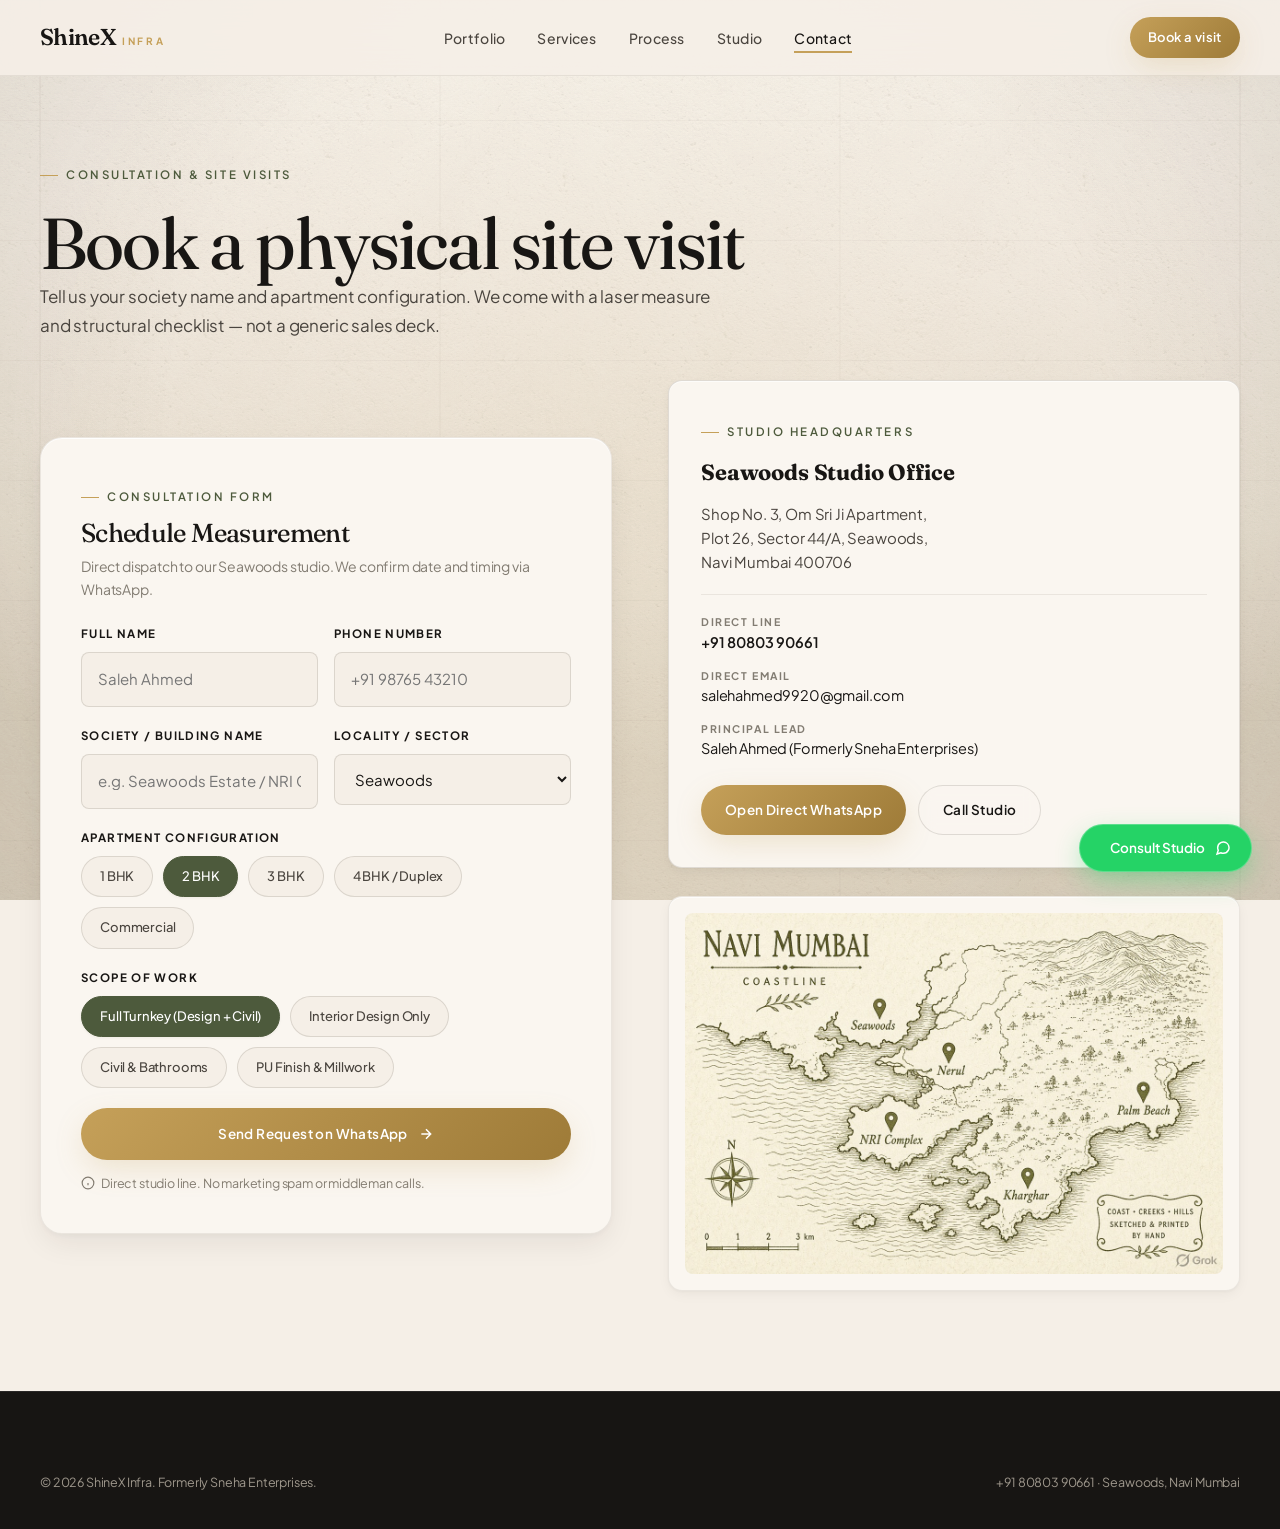
==== contact/index.html @ e67c8389 "ShineX Infra — Luxury Interior Architecture & Civil Handover Web Experience" ====
<!DOCTYPE html>
<html lang="en">
<head>
  <meta charset="UTF-8" />
  <meta name="viewport" content="width=device-width, initial-scale=1" />
  <title>Schedule a Site Consultation — ShineX Infra | Seawoods, Navi Mumbai</title>
  <meta name="description" content="Schedule a physical site measurement and consultation for your 2 or 3 BHK residence in Seawoods, Nerul, NRI Complex, or Navi Mumbai with ShineX Infra." />
  <link rel="preconnect" href="https://fonts.googleapis.com" />
  <link rel="preconnect" href="https://fonts.gstatic.com" crossorigin />
  <link href="https://fonts.googleapis.com/css2?family=Figtree:wght@300;400;500;600;700&family=Fraunces:ital,opsz,wght@0,9..144,300;0,9..144,400;0,9..144,500;0,9..144,600;0,9..144,700;1,9..144,300;1,9..144,400;1,9..144,500;1,9..144,600&family=Plus+Jakarta+Sans:wght@400;500;600;700&display=swap" rel="stylesheet" />
  <link rel="stylesheet" href="../css/site.css" />
</head>
<body>
  <!-- Header / Navigation -->
  <header class="nav">
    <div class="wrap nav-inner">
      <a class="brand" href="../index.html">
        <span class="brand-name">ShineX</span>
        <span class="brand-sub">Infra</span>
      </a>
      <button class="nav-toggle" aria-label="Menu">
        <span></span>
        <span></span>
        <span></span>
      </button>
      <ul class="nav-links">
        <li><a href="../work/index.html">Portfolio</a></li>
        <li><a href="../services/index.html">Services</a></li>
        <li><a href="../process/index.html">Process</a></li>
        <li><a href="../studio/index.html">Studio</a></li>
        <li><a class="active" href="index.html">Contact</a></li>
      </ul>
      <div class="nav-actions">
        <a class="btn btn-brass nav-cta" href="index.html">Book a visit</a>
      </div>
    </div>
  </header>

  <!-- Page Hero -->
  <div class="page-hero wrap">
    <p class="sec-kicker">Consultation &amp; Site Visits</p>
    <h1 class="display">Book a physical site visit</h1>
    <p class="sec-lead">Tell us your society name and apartment configuration. We come with a laser measure and structural checklist — not a generic sales deck.</p>
  </div>

  <!-- Consultation Booking & Studio Details -->
  <section style="padding-top: 0">
    <div class="wrap split">
      <!-- Interactive Booking Form Card -->
      <div>
        <div class="booking-card">
          <p class="sec-kicker">Consultation Form</p>
          <h2 class="display" style="font-size: 26px; margin-bottom: 8px;">Schedule Measurement</h2>
          <p style="font-size: 14px; color: var(--text-muted); margin-bottom: 24px;">Direct dispatch to our Seawoods studio. We confirm date and timing via WhatsApp.</p>

          <div class="success-box">
            <strong style="display:block; margin-bottom:4px;">Inquiry Dispatched!</strong>
            WhatsApp should open now. If it didn't, please message directly at <a href="https://wa.me/918080390661" style="font-weight:700; text-decoration:underline;">+91 80803 90661</a>.
          </div>

          <form class="form" data-visit-form>
            <div class="form-row">
              <div class="form-group">
                <label class="form-label">Full Name</label>
                <input class="form-input" name="name" placeholder="Saleh Ahmed" required />
              </div>
              <div class="form-group">
                <label class="form-label">Phone Number</label>
                <input class="form-input" name="phone" placeholder="+91 98765 43210" required />
              </div>
            </div>

            <div class="form-row">
              <div class="form-group">
                <label class="form-label">Society / Building Name</label>
                <input class="form-input" name="society" placeholder="e.g. Seawoods Estate / NRI Complex" />
              </div>
              <div class="form-group">
                <label class="form-label">Locality / Sector</label>
                <select class="form-select" name="area">
                  <option value="Seawoods">Seawoods</option>
                  <option value="Nerul">Nerul</option>
                  <option value="NRI Complex">NRI Complex</option>
                  <option value="Palm Beach Road">Palm Beach Road</option>
                  <option value="Kharghar">Kharghar</option>
                  <option value="Other Navi Mumbai">Other Navi Mumbai</option>
                </select>
              </div>
            </div>

            <div class="form-group">
              <label class="form-label">Apartment Configuration</label>
              <div class="chip-group">
                <span class="chip" data-chip-bhk="1 BHK">1 BHK</span>
                <span class="chip active" data-chip-bhk="2 BHK">2 BHK</span>
                <span class="chip" data-chip-bhk="3 BHK">3 BHK</span>
                <span class="chip" data-chip-bhk="4 BHK / Duplex">4 BHK / Duplex</span>
                <span class="chip" data-chip-bhk="Commercial">Commercial</span>
              </div>
              <input type="hidden" name="bhk_selected" value="2 BHK" />
            </div>

            <div class="form-group">
              <label class="form-label">Scope of Work</label>
              <div class="chip-group">
                <span class="chip active" data-chip-scope="Design + Civil (Turnkey)">Full Turnkey (Design + Civil)</span>
                <span class="chip" data-chip-scope="Interior Design Only">Interior Design Only</span>
                <span class="chip" data-chip-scope="Civil &amp; Wet Areas">Civil &amp; Bathrooms</span>
                <span class="chip" data-chip-scope="Finish &amp; Paint">PU Finish &amp; Millwork</span>
              </div>
              <input type="hidden" name="scope_selected" value="Design + Civil (Turnkey)" />
            </div>

            <button class="btn btn-brass" type="submit" style="width: 100%; padding: 15px;">
              <span>Send Request on WhatsApp</span>
              <svg width="16" height="16" viewBox="0 0 24 24" fill="none" stroke="currentColor" stroke-width="2.2"><path d="M5 12h14M12 5l7 7-7 7"/></svg>
            </button>
            <p class="form-note">
              <svg width="14" height="14" viewBox="0 0 24 24" fill="none" stroke="currentColor" stroke-width="2"><circle cx="12" cy="12" r="10"/><path d="M12 16v-4M12 8h.01"/></svg>
              Direct studio line. No marketing spam or middleman calls.
            </p>
          </form>
        </div>
      </div>

      <!-- Studio Details & Coordinates -->
      <div>
        <div style="background:var(--bg-surface); padding: 32px; border-radius: var(--radius-md); border: 1px solid var(--border-subtle); box-shadow: var(--shadow-sm); margin-bottom: 28px;">
          <p class="sec-kicker">Studio Headquarters</p>
          <h2 class="serif" style="font-size: 22px; color: var(--text-primary); margin-bottom: 12px;">Seawoods Studio Office</h2>
          <p style="color: var(--text-body); font-size: 15px; line-height: 1.6; margin-bottom: 20px;">
            Shop No. 3, Om Sri Ji Apartment,<br />
            Plot 26, Sector 44/A, Seawoods,<br />
            Navi Mumbai 400706
          </p>

          <div style="display:grid; gap:12px; font-size: 14.5px; border-top: 1px solid var(--border-hairline); padding-top: 18px;">
            <div>
              <small style="display:block; font-size:10.5px; font-weight:700; letter-spacing:0.15em; text-transform:uppercase; color:var(--text-muted)">Direct Line</small>
              <a href="tel:+918080390661" style="font-weight:600; color:var(--text-primary)">+91 80803 90661</a>
            </div>
            <div>
              <small style="display:block; font-size:10.5px; font-weight:700; letter-spacing:0.15em; text-transform:uppercase; color:var(--text-muted)">Direct Email</small>
              <a href="mailto:salehahmed9920@gmail.com" style="color:var(--text-primary)">salehahmed9920@gmail.com</a>
            </div>
            <div>
              <small style="display:block; font-size:10.5px; font-weight:700; letter-spacing:0.15em; text-transform:uppercase; color:var(--text-muted)">Principal Lead</small>
              <span style="color:var(--text-primary)">Saleh Ahmed (Formerly Sneha Enterprises)</span>
            </div>
          </div>

          <div style="margin-top: 24px; display:flex; gap: 12px; flex-wrap:wrap;">
            <a class="btn btn-brass" href="https://wa.me/918080390661">Open Direct WhatsApp</a>
            <a class="btn btn-ghost" href="tel:+918080390661">Call Studio</a>
          </div>
        </div>

        <div class="mat">
          <img src="../assets/07-ui/07-map-stylised.jpg" alt="Navi Mumbai Service Map" />
        </div>
      </div>
    </div>
  </section>

  <!-- Luxury Footer -->
  <footer>
    <div class="wrap">
      <div class="foot-bottom" style="border: 0; padding-top: 0;">
        <span>© 2026 ShineX Infra. Formerly Sneha Enterprises.</span>
        <span>+91 80803 90661 · Seawoods, Navi Mumbai</span>
      </div>
    </div>
  </footer>

  <!-- Luxury Floating WhatsApp Concierge Widget -->
  <div class="concierge-widget">
    <div class="concierge-card">
      <div class="concierge-header">
        <div>
          <small>Studio Concierge</small>
          <strong>ShineX Infra</strong>
        </div>
        <button class="concierge-close" data-concierge-close aria-label="Close concierge">✕</button>
      </div>
      <div class="concierge-body">
        <p>👋 Hello! Looking to plan an interior or civil project in Navi Mumbai? Choose a quick topic below:</p>
        <div class="concierge-chips">
          <button class="concierge-chip" data-concierge-query="Book a complimentary site measurement for my apartment">
            <span>📐 Book Free Site Measure</span>
            <span style="color:var(--brass-dark)">→</span>
          </button>
          <button class="concierge-chip" data-concierge-query="Request an estimate for a 2 BHK or 3 BHK turnkey interior">
            <span>📋 Get 2 / 3 BHK Estimate</span>
            <span style="color:var(--brass-dark)">→</span>
          </button>
          <button class="concierge-chip" data-concierge-query="Inquire about bathroom waterproofing and civil scope">
            <span>🚿 Civil &amp; Bathrooms Scope</span>
            <span style="color:var(--brass-dark)">→</span>
          </button>
        </div>
      </div>
    </div>
    <button class="concierge-toggle" data-concierge-toggle aria-label="Chat with studio">
      <span class="status-dot"></span>
      <span>Consult Studio</span>
      <svg width="16" height="16" viewBox="0 0 24 24" fill="none" stroke="currentColor" stroke-width="2.2"><path d="M21 11.5a8.38 8.38 0 0 1-.9 3.8 8.5 8.5 0 0 1-7.6 4.7 8.38 8.38 0 0 1-3.8-.9L3 21l1.9-5.7a8.38 8.38 0 0 1-.9-3.8 8.5 8.5 0 0 1 4.7-7.6 8.38 8.38 0 0 1 3.8-.9h.5a8.48 8.48 0 0 1 8 8v.5z"/></svg>
    </button>
  </div>

  <script src="../js/site.js"></script>
</body>
</html>
---- css/site.css ----
@import url('https://fonts.googleapis.com/css2?family=Figtree:wght@300;400;500;600;700&family=Fraunces:ital,opsz,wght@0,9..144,300;0,9..144,400;0,9..144,500;0,9..144,600;0,9..144,700;1,9..144,300;1,9..144,400;1,9..144,500;1,9..144,600&family=Plus+Jakarta+Sans:wght@400;500;600;700&display=swap');

:root {
  /* Architectural Plaster & Calcified Stone Canvas (Zero plain #FFF) */
  --bg-canvas: #F5EFE7;
  --bg-surface: #FAF6F0;
  --bg-subtle: #ECE4D8;
  --bg-stone: #E0D6C5;
  --bg-stone-dark: #D4C8B3;
  --bg-dark: #171513;
  --bg-dark-surface: #221F1C;
  
  --paper: #F5EFE7;
  --plaster: #EBE3D7;
  --linen: #DDD5C7;
  
  /* Typography Colors */
  --text-primary: #181614;
  --ink: #181614;
  --text-body: #4A453F;
  --body: #4A453F;
  --text-muted: #827C72;
  --text-light: #FDFCF9;
  
  /* Accents */
  --brass: #C5A059;
  --brass-dark: #9E7B38;
  --brass-light: #E2CDA0;
  --brass-glow: rgba(197, 160, 89, 0.25);
  --olive: #4D5A3C;
  --olive-deep: #313A26;
  --olive-light: #E7ECE1;
  --sage: #D5DCCE;
  --clay: #C4A484;
  
  /* Borders & Dividers */
  --border-hairline: rgba(70, 60, 50, 0.09);
  --border-subtle: rgba(70, 60, 50, 0.15);
  --border-brass: rgba(197, 160, 89, 0.35);
  
  /* Warm Shadows & Depth with Inset Architectural Bevels */
  --shadow-xs: 0 1px 3px rgba(35, 30, 25, 0.05);
  --shadow-sm: inset 0 1px 0 rgba(255, 255, 255, 0.7), 0 4px 14px -2px rgba(35, 30, 25, 0.06), 0 1px 3px rgba(35, 30, 25, 0.04);
  --shadow-md: inset 0 1px 0 rgba(255, 255, 255, 0.85), 0 12px 30px -4px rgba(35, 30, 25, 0.08), 0 2px 6px rgba(35, 30, 25, 0.04);
  --shadow-lg: inset 0 1px 0 rgba(255, 255, 255, 0.95), 0 24px 52px -8px rgba(35, 30, 25, 0.12), 0 4px 12px rgba(35, 30, 25, 0.05);
  --shadow-glow: 0 10px 30px -4px var(--brass-glow);

  /* Interactive Canvas Light Coordinates */
  --mouse-x: 50vw;
  --mouse-y: 35vh;
  
  /* Layout & Sizing */
  --max: 1200px;
  --max-wide: 1340px;
  --nav-h: 76px;
  --radius-xs: 4px;
  --radius-sm: 8px;
  --radius-md: 14px;
  --radius-lg: 22px;
  --radius-pill: 9999px;
  
  /* Transitions & Curves */
  --ease-luxury: cubic-bezier(0.16, 1, 0.3, 1);
  --transition-fast: 0.2s var(--ease-luxury);
  --transition-smooth: 0.4s var(--ease-luxury);
  --transition-slow: 0.8s var(--ease-luxury);
}

/* Reset & Base */
*, *::before, *::after {
  box-sizing: border-box;
  margin: 0;
  padding: 0;
}

html {
  scroll-behavior: smooth;
  text-rendering: optimizeLegibility;
  -webkit-font-smoothing: antialiased;
  -moz-osx-font-smoothing: grayscale;
}

body {
  font-family: "Plus Jakarta Sans", Figtree, -apple-system, BlinkMacSystemFont, "Segoe UI", Roboto, sans-serif;
  background-color: #F5EFE7;
  background-image: 
    /* Ambient Interactive Pointer Light Glow */
    radial-gradient(850px circle at var(--mouse-x, 50vw) var(--mouse-y, 35vh), rgba(235, 222, 195, 0.25), transparent 75%),
    /* Soft Overhead Natural Skylight Wash */
    radial-gradient(130% 90% at 50% -5%, #FCFAF6 0%, #F5EFE7 45%, #EBE3D6 80%, #DFD5C4 100%),
    /* Warm Champagne Studio Corner Ambient */
    radial-gradient(85% 65% at 100% 15%, rgba(226, 205, 160, 0.16) 0%, transparent 65%),
    /* Grounding Studio Tone */
    radial-gradient(75% 55% at 0% 85%, rgba(197, 160, 89, 0.09) 0%, transparent 60%);
  background-attachment: fixed;
  color: var(--text-body);
  line-height: 1.65;
  font-size: 16.5px;
  overflow-x: hidden;
  letter-spacing: -0.01em;
  position: relative;
  min-height: 100vh;
}

/* Layer 1: Seamless High-Resolution Mineral Lime Plaster Texture */
body::before {
  content: "";
  position: fixed;
  inset: 0;
  width: 100vw;
  height: 100vh;
  pointer-events: none;
  opacity: 0.24;
  background-image: url("../assets/00-textures/00-plaster.jpg");
  background-size: 520px;
  background-repeat: repeat;
  mix-blend-mode: multiply;
  z-index: 1;
}

/* Layer 2: Architectural Drafting Guides & Gallery Perimeter Vignette */
body::after {
  content: "";
  position: fixed;
  inset: 0;
  width: 100vw;
  height: 100vh;
  pointer-events: none;
  background-image: 
    /* Outer container margin guidelines at 1200px max width */
    linear-gradient(to right, 
      transparent calc(50% - 601px), 
      rgba(70, 60, 50, 0.07) calc(50% - 600px), 
      transparent calc(50% - 599px), 
      transparent calc(50% + 599px), 
      rgba(70, 60, 50, 0.07) calc(50% + 600px), 
      transparent calc(50% + 601px)
    ),
    /* Inner third-column guidelines (400px intervals) */
    linear-gradient(to right, 
      transparent calc(50% - 201px), 
      rgba(70, 60, 50, 0.035) calc(50% - 200px), 
      transparent calc(50% - 199px), 
      transparent calc(50% + 199px), 
      rgba(70, 60, 50, 0.035) calc(50% + 200px), 
      transparent calc(50% + 201px)
    ),
    /* Subtle horizontal architectural drafting baseline (120px cadence) */
    linear-gradient(to bottom, 
      rgba(70, 60, 50, 0.03) 1px, 
      transparent 1px
    ),
    /* Soft perimeter gallery vignette */
    radial-gradient(circle at 50% 50%, transparent 60%, rgba(35, 28, 22, 0.065) 100%);
  background-size: 100% 100%, 100% 100%, 100% 120px, 100% 100%;
  z-index: 1;
}

/* Elevate layout content above the background canvas layers */
header, section, footer, .trust, .page-hero, main {
  position: relative;
  z-index: 2;
}

img, video {
  max-width: 100%;
  height: auto;
  display: block;
}

a {
  color: inherit;
  text-decoration: none;
  transition: color var(--transition-fast), opacity var(--transition-fast);
}

button, input, select, textarea {
  font: inherit;
}

/* Typography Scale */
.serif {
  font-family: Fraunces, Georgia, serif;
}

.display {
  font-family: Fraunces, Georgia, serif;
  color: var(--text-primary);
  font-weight: 450;
  letter-spacing: -0.025em;
  line-height: 1.08;
}

.display em, .serif em {
  font-style: italic;
  font-weight: 350;
  color: var(--brass-dark);
}

.sec-kicker {
  display: inline-flex;
  align-items: center;
  gap: 8px;
  font-size: 11.5px;
  font-weight: 600;
  letter-spacing: 0.22em;
  text-transform: uppercase;
  color: var(--olive);
  margin-bottom: 12px;
}

.sec-kicker::before {
  content: "";
  display: inline-block;
  width: 18px;
  height: 1.5px;
  background: var(--brass);
}

.sec-title {
  font-size: clamp(32px, 3.8vw, 48px);
  margin-bottom: 16px;
  color: var(--text-primary);
}

.sec-lead {
  max-width: 58ch;
  color: var(--text-body);
  font-size: 17px;
  line-height: 1.7;
}

.meta {
  font-size: 11.5px;
  font-weight: 600;
  letter-spacing: 0.14em;
  text-transform: uppercase;
  color: var(--brass-dark);
}

/* Containers */
.wrap {
  width: min(var(--max), calc(100% - 48px));
  margin-inline: auto;
}

.wrap-wide {
  width: min(var(--max-wide), calc(100% - 48px));
  margin-inline: auto;
}

/* Header & Glassmorphic Navigation */
.nav {
  position: sticky;
  top: 0;
  z-index: 100;
  height: var(--nav-h);
  background: rgba(245, 239, 231, 0.9);
  backdrop-filter: blur(18px);
  -webkit-backdrop-filter: blur(18px);
  border-bottom: 1px solid var(--border-hairline);
  transition: all var(--transition-smooth);
}

.nav.scrolled {
  background: rgba(250, 246, 240, 0.96);
  box-shadow: var(--shadow-sm);
}

.nav-inner {
  height: 100%;
  display: flex;
  align-items: center;
  justify-content: space-between;
  gap: 28px;
}

.brand {
  display: flex;
  align-items: baseline;
  gap: 6px;
  text-decoration: none;
}

.brand-name {
  font-family: Fraunces, serif;
  font-size: 23px;
  font-weight: 600;
  color: var(--text-primary);
  letter-spacing: -0.03em;
}

.brand-sub {
  font-family: "Plus Jakarta Sans", sans-serif;
  font-size: 10px;
  font-weight: 700;
  letter-spacing: 0.28em;
  text-transform: uppercase;
  color: var(--brass);
}

.nav-links {
  display: flex;
  align-items: center;
  gap: 32px;
  list-style: none;
}

.nav-links a {
  position: relative;
  font-size: 14px;
  font-weight: 500;
  color: var(--text-body);
  letter-spacing: 0.02em;
  padding: 6px 0;
  transition: color var(--transition-fast);
}

.nav-links a::after {
  content: "";
  position: absolute;
  bottom: 0;
  left: 0;
  width: 0%;
  height: 1.5px;
  background: var(--brass);
  transition: width var(--transition-smooth);
}

.nav-links a:hover,
.nav-links a.active {
  color: var(--text-primary);
}

.nav-links a:hover::after,
.nav-links a.active::after {
  width: 100%;
}

.nav-actions {
  display: flex;
  align-items: center;
  gap: 16px;
}

/* Luxury Buttons */
.btn {
  display: inline-flex;
  align-items: center;
  justify-content: center;
  gap: 10px;
  background: var(--olive);
  color: var(--text-light);
  padding: 13px 24px;
  border: 1px solid transparent;
  border-radius: var(--radius-pill);
  cursor: pointer;
  font-size: 13.5px;
  font-weight: 600;
  letter-spacing: 0.03em;
  text-decoration: none;
  box-shadow: var(--shadow-sm);
  transition: transform var(--transition-smooth), box-shadow var(--transition-smooth), background var(--transition-smooth);
  will-change: transform;
}

.btn:hover {
  background: var(--olive-deep);
  transform: translateY(-2px);
  box-shadow: var(--shadow-md);
  color: #FFFFFF;
}

.btn-brass {
  background: linear-gradient(135deg, var(--brass) 0%, var(--brass-dark) 100%);
  color: #FFFFFF;
  border: none;
  box-shadow: var(--shadow-glow);
}

.btn-brass:hover {
  background: linear-gradient(135deg, #d3b069 0%, #8b6b2e 100%);
  transform: translateY(-2px);
  box-shadow: 0 14px 34px -4px var(--brass-glow);
  color: #FFFFFF;
}

.btn-ghost {
  background: rgba(250, 246, 240, 0.4);
  color: var(--text-primary);
  border: 1px solid var(--border-subtle);
  backdrop-filter: blur(8px);
  box-shadow: none;
}

.btn-ghost:hover {
  background: var(--text-primary);
  color: var(--bg-canvas);
  border-color: var(--text-primary);
  transform: translateY(-2px);
}

.btn-hero-ghost {
  background: rgba(255, 255, 255, 0.12);
  color: #FFFFFF;
  border: 1px solid rgba(255, 255, 255, 0.35);
  backdrop-filter: blur(12px);
}

.btn-hero-ghost:hover {
  background: #FFFFFF;
  color: var(--text-primary);
  border-color: #FFFFFF;
  transform: translateY(-2px);
}

.nav-cta {
  padding: 10px 18px;
  font-size: 13px;
}

.nav-toggle {
  display: none;
  background: none;
  border: 0;
  cursor: pointer;
  padding: 8px;
}

.nav-toggle span {
  display: block;
  width: 22px;
  height: 2px;
  background: var(--text-primary);
  margin: 5px 0;
  transition: all var(--transition-fast);
  border-radius: 2px;
}

/* Hero Section with Parallax Effect */
.hero {
  position: relative;
  min-height: calc(100vh - var(--nav-h));
  display: flex;
  flex-direction: column;
  justify-content: flex-end;
  overflow: hidden;
  background: var(--bg-dark);
}

.hero-media {
  position: absolute;
  inset: 0;
  width: 100%;
  height: 115%;
  top: -7.5%;
  z-index: 0;
  will-change: transform;
}

.hero-media video,
.hero-media img {
  width: 100%;
  height: 100%;
  object-fit: cover;
  filter: brightness(0.92);
}

.hero-shade {
  position: absolute;
  inset: 0;
  background: linear-gradient(
    180deg,
    rgba(20, 18, 16, 0.35) 0%,
    rgba(20, 18, 16, 0.52) 50%,
    rgba(20, 18, 16, 0.88) 100%
  );
  z-index: 1;
}

.hero-copy {
  position: relative;
  z-index: 2;
  padding-bottom: 48px;
  color: var(--text-light);
  max-width: 820px;
}

.hero-badge {
  display: inline-flex;
  align-items: center;
  gap: 10px;
  padding: 8px 18px;
  background: rgba(255, 255, 255, 0.12);
  border: 1px solid rgba(255, 255, 255, 0.22);
  border-radius: var(--radius-pill);
  backdrop-filter: blur(14px);
  -webkit-backdrop-filter: blur(14px);
  font-size: 11.5px;
  font-weight: 600;
  letter-spacing: 0.18em;
  text-transform: uppercase;
  color: #F8F4ED;
  margin-bottom: 24px;
}

.hero-badge .status-dot {
  width: 7px;
  height: 7px;
  border-radius: 50%;
  background: #73D13D;
  box-shadow: 0 0 10px #73D13D;
  animation: pulseDot 2s infinite ease-in-out;
}

@keyframes pulseDot {
  0%, 100% { opacity: 1; transform: scale(1); }
  50% { opacity: 0.5; transform: scale(0.85); }
}

.hero h1 {
  font-size: clamp(48px, 7vw, 92px);
  color: #FFFFFF;
  line-height: 1.04;
  margin-bottom: 20px;
}

.hero h1 em {
  color: var(--brass-light);
  font-style: italic;
  font-weight: 350;
}

.hero-lead {
  font-size: clamp(17px, 1.8vw, 20px);
  line-height: 1.6;
  color: rgba(255, 255, 255, 0.88);
  max-width: 50ch;
  margin-bottom: 32px;
}

.hero-actions {
  display: flex;
  align-items: center;
  gap: 16px;
  flex-wrap: wrap;
}

/* Hero Docked Metrics Bar */
.hero-dock {
  position: relative;
  z-index: 2;
  border-top: 1px solid rgba(255, 255, 255, 0.15);
  background: rgba(18, 16, 14, 0.75);
  backdrop-filter: blur(20px);
  -webkit-backdrop-filter: blur(20px);
}

.hero-dock-grid {
  display: grid;
  grid-template-columns: repeat(4, 1fr);
}

.hero-dock-item {
  padding: 22px 24px;
  color: #FFFFFF;
  border-right: 1px solid rgba(255, 255, 255, 0.1);
}

.hero-dock-item:last-child {
  border-right: none;
}

.hero-dock-item small {
  display: block;
  font-size: 10.5px;
  font-weight: 600;
  letter-spacing: 0.2em;
  text-transform: uppercase;
  color: var(--brass-light);
  margin-bottom: 4px;
}

.hero-dock-item strong {
  font-family: Fraunces, serif;
  font-size: 20px;
  font-weight: 500;
  color: #FFFFFF;
}

/* Sections */
section {
  padding: 100px 0;
  position: relative;
}

.section-dark {
  background: var(--bg-dark);
  color: var(--text-light);
}

.section-dark .sec-title {
  color: #FFFFFF;
}

.section-dark .sec-lead {
  color: rgba(255, 255, 255, 0.75);
}

.section-stone {
  background: var(--bg-subtle);
}

/* Trust Bar */
.trust {
  padding: 38px 0;
  background: var(--bg-surface);
  border-bottom: 1px solid var(--border-hairline);
  box-shadow: var(--shadow-xs);
}

.trust-row {
  display: grid;
  grid-template-columns: repeat(4, 1fr);
  gap: 24px;
}

.trust-item {
  padding: 10px 16px;
  border-left: 2px solid var(--brass);
}

.trust-item small {
  display: block;
  font-size: 11px;
  font-weight: 600;
  letter-spacing: 0.18em;
  text-transform: uppercase;
  color: var(--brass-dark);
  margin-bottom: 4px;
}

.trust-item strong {
  font-family: Fraunces, serif;
  font-size: 21px;
  color: var(--text-primary);
  font-weight: 500;
}

/* Parallax Framing & Image Containers */
.parallax-frame {
  position: relative;
  overflow: hidden;
  border-radius: var(--radius-md);
  box-shadow: var(--shadow-sm);
  background: var(--bg-subtle);
}

.parallax-img {
  width: 100%;
  height: 116%;
  object-fit: cover;
  transform: translateY(-8%);
  will-change: transform;
  transition: transform 0.1s ease-out;
}

/* Luxury Cards */
.grid-3 {
  display: grid;
  grid-template-columns: repeat(3, 1fr);
  gap: 28px;
}

.grid-2 {
  display: grid;
  grid-template-columns: repeat(2, 1fr);
  gap: 32px;
}

.grid-4 {
  display: grid;
  grid-template-columns: repeat(4, 1fr);
  gap: 24px;
}

.card {
  background: var(--bg-surface);
  border: 1px solid var(--border-hairline);
  border-radius: var(--radius-md);
  overflow: hidden;
  display: flex;
  flex-direction: column;
  transition: all var(--transition-smooth);
  box-shadow: var(--shadow-sm);
  position: relative;
}

.card:hover {
  transform: translateY(-6px);
  box-shadow: var(--shadow-lg);
  border-color: var(--border-brass);
}

.card-media {
  aspect-ratio: 4 / 3.4;
  overflow: hidden;
  background: var(--bg-subtle);
  position: relative;
}

.card-media.wide {
  aspect-ratio: 16 / 10;
}

.card-media.tall {
  aspect-ratio: 4 / 5;
}

.card-media img, .card-media video {
  width: 100%;
  height: 100%;
  object-fit: cover;
  transition: transform 1s var(--ease-luxury);
}

.card:hover .card-media img,
.card:hover .card-media video {
  transform: scale(1.06);
}

.card-tag {
  position: absolute;
  top: 14px;
  left: 14px;
  padding: 5px 12px;
  background: rgba(24, 22, 20, 0.68);
  backdrop-filter: blur(10px);
  -webkit-backdrop-filter: blur(10px);
  border: 1px solid rgba(255, 255, 255, 0.18);
  border-radius: var(--radius-pill);
  font-size: 10px;
  font-weight: 600;
  letter-spacing: 0.15em;
  text-transform: uppercase;
  color: #FFFFFF;
  z-index: 2;
}

.card-body {
  padding: 26px;
  display: flex;
  flex-direction: column;
  flex-grow: 1;
}

.card-body .meta {
  margin-bottom: 8px;
}

.card-body h3 {
  font-family: Fraunces, serif;
  color: var(--text-primary);
  font-size: 22px;
  font-weight: 500;
  line-height: 1.25;
  margin-bottom: 10px;
}

.card-body p {
  color: var(--text-body);
  font-size: 15px;
  line-height: 1.6;
  margin-bottom: 16px;
}

.card-footer-link {
  margin-top: auto;
  display: inline-flex;
  align-items: center;
  gap: 6px;
  font-size: 12.5px;
  font-weight: 600;
  color: var(--brass-dark);
  letter-spacing: 0.04em;
  text-transform: uppercase;
}

.card-footer-link svg {
  transition: transform var(--transition-fast);
}

.card:hover .card-footer-link svg {
  transform: translateX(4px);
}

/* Featured Study Showcase */
.featured-showcase {
  display: grid;
  grid-template-columns: 1.15fr 0.85fr;
  gap: 56px;
  align-items: center;
  background: var(--bg-surface);
  border-radius: var(--radius-lg);
  border: 1px solid var(--border-hairline);
  box-shadow: var(--shadow-md);
  padding: 36px;
}

.featured-media-frame {
  position: relative;
  border-radius: var(--radius-md);
  overflow: hidden;
  aspect-ratio: 4 / 3.2;
  box-shadow: var(--shadow-sm);
}

.featured-media-frame img {
  width: 100%;
  height: 100%;
  object-fit: cover;
  transition: transform 1.2s var(--ease-luxury);
}

.featured-showcase:hover .featured-media-frame img {
  transform: scale(1.04);
}

.featured-content {
  display: flex;
  flex-direction: column;
}

.specs-grid {
  display: grid;
  grid-template-columns: 1fr 1fr;
  gap: 16px;
  margin: 24px 0 32px;
  padding: 20px;
  background: var(--bg-canvas);
  border-radius: var(--radius-sm);
  border: 1px solid var(--border-hairline);
}

.spec-item small {
  display: block;
  font-size: 10.5px;
  font-weight: 600;
  text-transform: uppercase;
  letter-spacing: 0.15em;
  color: var(--text-muted);
}

.spec-item strong {
  font-family: Fraunces, serif;
  font-size: 16px;
  color: var(--text-primary);
  font-weight: 500;
}

/* Before & After Interactive Slider */
.ba-container {
  border-radius: var(--radius-lg);
  overflow: hidden;
  box-shadow: var(--shadow-lg);
  border: 1px solid var(--border-hairline);
  background: var(--bg-subtle);
}

.ba {
  position: relative;
  overflow: hidden;
  background: var(--bg-subtle);
  aspect-ratio: 16 / 10;
  user-select: none;
  cursor: ew-resize;
}

.ba img {
  position: absolute;
  inset: 0;
  width: 100%;
  height: 100%;
  object-fit: cover;
}

.ba .after {
  clip-path: inset(0 0 0 50%);
  transition: clip-path 0.05s ease-out;
}

.ba-range {
  position: absolute;
  inset: 0;
  width: 100%;
  height: 100%;
  opacity: 0;
  cursor: ew-resize;
  z-index: 10;
}

.ba-line {
  position: absolute;
  top: 0;
  bottom: 0;
  left: 50%;
  width: 2px;
  background: #FFFFFF;
  pointer-events: none;
  z-index: 5;
  box-shadow: 0 0 14px rgba(0, 0, 0, 0.4);
}

.ba-handle {
  position: absolute;
  top: 50%;
  left: 50%;
  width: 48px;
  height: 48px;
  border-radius: 50%;
  background: var(--bg-surface);
  transform: translate(-50%, -50%);
  display: flex;
  align-items: center;
  justify-content: center;
  box-shadow: 0 6px 20px rgba(0, 0, 0, 0.35);
  border: 2px solid var(--brass);
}

.ba-handle svg {
  width: 20px;
  height: 20px;
  color: var(--text-primary);
}

.ba-pill {
  position: absolute;
  top: 20px;
  padding: 8px 16px;
  background: rgba(24, 22, 20, 0.72);
  backdrop-filter: blur(12px);
  -webkit-backdrop-filter: blur(12px);
  border: 1px solid rgba(255, 255, 255, 0.2);
  border-radius: var(--radius-pill);
  font-size: 11px;
  font-weight: 600;
  letter-spacing: 0.16em;
  text-transform: uppercase;
  color: #FFFFFF;
  z-index: 6;
  pointer-events: none;
}

.ba-pill.before {
  left: 20px;
}

.ba-pill.after {
  right: 20px;
}

/* Process Timeline & Scrubber */
.process-timeline {
  display: grid;
  grid-template-columns: repeat(5, 1fr);
  gap: 20px;
  margin-top: 36px;
}

.process-card {
  background: var(--bg-surface);
  border: 1px solid var(--border-hairline);
  border-radius: var(--radius-md);
  overflow: hidden;
  box-shadow: var(--shadow-sm);
  transition: all var(--transition-smooth);
}

.process-card:hover, .process-card.active-step {
  transform: translateY(-6px);
  box-shadow: var(--shadow-md);
  border-color: var(--brass);
}

.process-media {
  aspect-ratio: 4 / 3.6;
  overflow: hidden;
  background: var(--bg-subtle);
}

.process-media img {
  width: 100%;
  height: 100%;
  object-fit: cover;
  transition: transform var(--transition-slow);
}

.process-card:hover .process-media img {
  transform: scale(1.06);
}

.process-body {
  padding: 22px 18px 26px;
}

.process-step-num {
  font-size: 11px;
  font-weight: 700;
  letter-spacing: 0.2em;
  color: var(--brass);
  text-transform: uppercase;
  margin-bottom: 6px;
}

.process-body h3 {
  font-family: Fraunces, serif;
  font-size: 18px;
  font-weight: 500;
  color: var(--text-primary);
  margin-bottom: 8px;
}

.process-body p {
  font-size: 13.5px;
  color: var(--text-body);
  line-height: 1.55;
}

/* Split Layouts & Mats */
.split {
  display: grid;
  grid-template-columns: 1fr 1fr;
  gap: 56px;
  align-items: center;
}

.mat {
  background: var(--bg-surface);
  padding: 16px;
  border-radius: var(--radius-md);
  border: 1px solid var(--border-hairline);
  box-shadow: var(--shadow-sm);
}

.mat img, .mat video {
  border-radius: calc(var(--radius-md) - 6px);
  width: 100%;
}

/* Interactive Scope Comparison Matrix Table */
.matrix-container {
  background: var(--bg-surface);
  border-radius: var(--radius-lg);
  border: 1px solid var(--border-hairline);
  box-shadow: var(--shadow-md);
  overflow: hidden;
  margin-top: 48px;
}

.matrix-table {
  width: 100%;
  border-collapse: collapse;
  text-align: left;
}

.matrix-table th, .matrix-table td {
  padding: 20px 24px;
  border-bottom: 1px solid var(--border-hairline);
}

.matrix-table th {
  background: var(--bg-subtle);
  font-family: Fraunces, serif;
  font-size: 16px;
  color: var(--text-primary);
  font-weight: 600;
}

.matrix-table th.highlight {
  background: var(--olive-light);
  color: var(--olive-deep);
  border-left: 2px solid var(--olive);
}

.matrix-table td.highlight {
  background: rgba(231, 236, 225, 0.35);
  border-left: 2px solid var(--olive);
  font-weight: 600;
  color: var(--text-primary);
}

/* Interactive Material Swatch Library (Studio Page) */
.swatch-display-card {
  background: var(--bg-surface);
  border-radius: var(--radius-lg);
  border: 1px solid var(--border-hairline);
  box-shadow: var(--shadow-md);
  overflow: hidden;
  display: grid;
  grid-template-columns: 1.1fr 0.9fr;
  margin-top: 36px;
}

.swatch-preview-frame {
  aspect-ratio: 4 / 3.2;
  overflow: hidden;
  background: var(--bg-subtle);
}

.swatch-preview-frame img {
  width: 100%;
  height: 100%;
  object-fit: cover;
  transition: transform 0.8s var(--ease-luxury);
}

.swatch-info {
  padding: 36px;
  display: flex;
  flex-direction: column;
  justify-content: center;
}

.swatch-selector-row {
  display: flex;
  gap: 12px;
  flex-wrap: wrap;
  margin-top: 24px;
}

.swatch-btn {
  display: flex;
  align-items: center;
  gap: 8px;
  padding: 8px 16px;
  background: var(--bg-canvas);
  border: 1.5px solid var(--border-subtle);
  border-radius: var(--radius-pill);
  cursor: pointer;
  font-size: 13px;
  font-weight: 600;
  color: var(--text-primary);
  transition: all var(--transition-fast);
}

.swatch-btn .thumb {
  width: 20px;
  height: 20px;
  border-radius: 50%;
  background-size: cover;
}

.swatch-btn:hover {
  border-color: var(--brass);
  background: var(--bg-surface);
}

.swatch-btn.active {
  background: var(--olive);
  border-color: var(--olive);
  color: #FFFFFF;
}

/* Interactive Consultation Booking Form */
.booking-card {
  background: var(--bg-surface);
  border-radius: var(--radius-lg);
  padding: 40px;
  border: 1px solid var(--border-hairline);
  box-shadow: var(--shadow-md);
}

.form-group {
  margin-bottom: 20px;
}

.form-label {
  display: block;
  font-size: 11.5px;
  font-weight: 700;
  letter-spacing: 0.12em;
  text-transform: uppercase;
  color: var(--text-primary);
  margin-bottom: 8px;
}

.chip-group {
  display: flex;
  gap: 10px;
  flex-wrap: wrap;
}

.chip {
  padding: 9px 18px;
  border-radius: var(--radius-pill);
  border: 1px solid var(--border-subtle);
  background: var(--bg-canvas);
  color: var(--text-body);
  font-size: 13px;
  font-weight: 500;
  cursor: pointer;
  transition: all var(--transition-fast);
  user-select: none;
}

.chip:hover {
  border-color: var(--brass);
  color: var(--text-primary);
  background: var(--bg-surface);
}

.chip.active {
  background: var(--olive);
  border-color: var(--olive);
  color: #FFFFFF;
  box-shadow: var(--shadow-xs);
}

.form-input, .form-select, .form-textarea {
  width: 100%;
  background: var(--bg-canvas);
  border: 1px solid var(--border-subtle);
  border-radius: var(--radius-sm);
  padding: 14px 16px;
  color: var(--text-primary);
  font-size: 15px;
  transition: all var(--transition-fast);
}

.form-input:focus, .form-select:focus, .form-textarea:focus {
  outline: none;
  background: var(--bg-surface);
  border-color: var(--brass);
  box-shadow: 0 0 0 3px var(--brass-glow);
}

.form-row {
  display: grid;
  grid-template-columns: 1fr 1fr;
  gap: 16px;
}

.form-note {
  font-size: 12.5px;
  color: var(--text-muted);
  margin-top: 12px;
  display: flex;
  align-items: center;
  gap: 6px;
}

.success-box {
  display: none;
  padding: 24px;
  border-radius: var(--radius-sm);
  background: var(--olive-light);
  border: 1px solid var(--sage);
  color: var(--olive-deep);
  margin-bottom: 24px;
}

/* FAQ Accordion */
.faq-accordion {
  display: flex;
  flex-direction: column;
  gap: 14px;
}

.faq-item {
  background: var(--bg-surface);
  border: 1px solid var(--border-hairline);
  border-radius: var(--radius-sm);
  overflow: hidden;
  transition: all var(--transition-smooth);
}

.faq-item details {
  padding: 20px 24px;
}

.faq-item summary {
  cursor: pointer;
  list-style: none;
  font-family: Fraunces, serif;
  color: var(--text-primary);
  font-size: 20px;
  font-weight: 500;
  display: flex;
  justify-content: space-between;
  align-items: center;
  user-select: none;
}

.faq-item summary::-webkit-details-marker {
  display: none;
}

.faq-icon {
  width: 28px;
  height: 28px;
  border-radius: 50%;
  background: var(--bg-canvas);
  border: 1px solid var(--border-hairline);
  display: grid;
  place-items: center;
  font-size: 16px;
  color: var(--brass-dark);
  transition: transform var(--transition-smooth);
}

.faq-item details[open] .faq-icon {
  transform: rotate(45deg);
}

.faq-item p {
  padding-top: 14px;
  color: var(--text-body);
  font-size: 15.5px;
  line-height: 1.7;
}

/* Luxury Dark Footer */
footer {
  background: var(--bg-dark);
  color: #D6CFC4;
  padding: 80px 0 36px;
  border-top: 1px solid rgba(255, 255, 255, 0.08);
}

footer a {
  color: #DDD5C8;
}

footer a:hover {
  color: var(--brass-light);
}

.foot-grid {
  display: grid;
  grid-template-columns: 1.5fr 1fr 1fr 1.2fr;
  gap: 40px;
  margin-bottom: 56px;
}

.foot-brand {
  font-family: Fraunces, serif;
  font-size: 30px;
  color: #FFFFFF;
  letter-spacing: -0.02em;
}

.foot-col h4 {
  font-size: 11.5px;
  letter-spacing: 0.2em;
  text-transform: uppercase;
  color: var(--brass-light);
  margin-bottom: 18px;
  font-weight: 700;
}

.foot-col ul {
  list-style: none;
  display: grid;
  gap: 10px;
  font-size: 14px;
}

.foot-bottom {
  display: flex;
  justify-content: space-between;
  align-items: center;
  gap: 16px;
  flex-wrap: wrap;
  border-top: 1px solid rgba(255, 255, 255, 0.1);
  padding-top: 28px;
  font-size: 12.5px;
  color: #9E978C;
}

/* Luxury Floating WhatsApp Concierge */
.concierge-widget {
  position: fixed;
  right: 28px;
  bottom: 28px;
  z-index: 150;
}

.concierge-toggle {
  display: inline-flex;
  align-items: center;
  gap: 10px;
  padding: 12px 20px;
  border-radius: var(--radius-pill);
  background: #25D366;
  color: #FFFFFF;
  border: 1px solid rgba(255, 255, 255, 0.25);
  box-shadow: 0 10px 28px -4px rgba(37, 211, 102, 0.45);
  cursor: pointer;
  font-weight: 600;
  font-size: 13.5px;
  transition: all var(--transition-smooth);
}

.concierge-toggle:hover {
  transform: translateY(-3px) scale(1.02);
  box-shadow: 0 14px 36px -4px rgba(37, 211, 102, 0.6);
}

.concierge-card {
  position: absolute;
  right: 0;
  bottom: 64px;
  width: 320px;
  background: var(--bg-surface);
  border-radius: var(--radius-md);
  box-shadow: var(--shadow-lg);
  border: 1px solid var(--border-hairline);
  overflow: hidden;
  opacity: 0;
  pointer-events: none;
  transform: translateY(12px) scale(0.96);
  transition: all var(--transition-smooth);
}

.concierge-card.open {
  opacity: 1;
  pointer-events: auto;
  transform: translateY(0) scale(1);
}

.concierge-header {
  background: var(--bg-dark);
  color: #FFFFFF;
  padding: 18px 20px;
  display: flex;
  align-items: center;
  justify-content: space-between;
}

.concierge-header small {
  display: block;
  font-size: 10px;
  letter-spacing: 0.15em;
  text-transform: uppercase;
  color: var(--brass-light);
}

.concierge-header strong {
  font-family: Fraunces, serif;
  font-size: 17px;
}

.concierge-close {
  background: none;
  border: none;
  color: rgba(255, 255, 255, 0.6);
  font-size: 20px;
  cursor: pointer;
  line-height: 1;
}

.concierge-body {
  padding: 18px 20px;
  background: var(--bg-canvas);
}

.concierge-body p {
  font-size: 13px;
  color: var(--text-body);
  margin-bottom: 14px;
}

.concierge-chips {
  display: flex;
  flex-direction: column;
  gap: 8px;
}

.concierge-chip {
  text-align: left;
  padding: 10px 14px;
  background: var(--bg-surface);
  border: 1px solid var(--border-subtle);
  border-radius: var(--radius-sm);
  font-size: 12.5px;
  font-weight: 500;
  color: var(--text-primary);
  cursor: pointer;
  transition: all var(--transition-fast);
  display: flex;
  align-items: center;
  justify-content: space-between;
}

.concierge-chip:hover {
  background: var(--olive-light);
  border-color: var(--olive);
  color: var(--olive-deep);
}

/* Page hero for subpages */
.page-hero {
  padding: 80px 0 40px;
}

.page-hero h1 {
  font-size: clamp(40px, 6vw, 72px);
  margin-top: 8px;
}

/* Scroll Animations */
.reveal {
  opacity: 1;
  transform: none;
}

@keyframes luxuryFadeIn {
  from {
    opacity: 0;
    transform: translateY(24px);
  }
  to {
    opacity: 1;
    transform: translateY(0);
  }
}

.reveal.is-in-view {
  animation: luxuryFadeIn 0.75s var(--ease-luxury) both;
}

/* ==========================================================================
   Architectural Custom Cursor Follower (Desktop only)
   ========================================================================== */
.custom-cursor {
  position: fixed;
  top: 0;
  left: 0;
  width: 40px;
  height: 40px;
  border: 1.5px solid var(--ink);
  border-radius: 50%;
  pointer-events: none;
  z-index: 9999;
  transform: translate(-50%, -50%) scale(1);
  transition: width 0.3s var(--ease-luxury), height 0.3s var(--ease-luxury),
              background-color 0.3s var(--ease-luxury), border-color 0.3s var(--ease-luxury),
              transform 0.15s ease-out;
  display: flex;
  align-items: center;
  justify-content: center;
  text-align: center;
  font-size: 10px;
  font-weight: 700;
  letter-spacing: 0.12em;
  text-transform: uppercase;
  color: var(--text-light);
  opacity: 0;
}

.custom-cursor-dot {
  position: fixed;
  top: 0;
  left: 0;
  width: 6px;
  height: 6px;
  background: var(--brass);
  border-radius: 50%;
  pointer-events: none;
  z-index: 10000;
  transform: translate(-50%, -50%);
  opacity: 0;
  transition: opacity 0.2s ease, transform 0.08s ease-out;
}

.custom-cursor.is-active,
.custom-cursor-dot.is-active {
  opacity: 1;
}

.custom-cursor.is-hover {
  transform: translate(-50%, -50%) scale(1.4);
  background: rgba(24, 22, 20, 0.08);
  border-color: var(--brass);
}

.custom-cursor.is-drag {
  width: 76px;
  height: 76px;
  background: rgba(24, 22, 20, 0.88);
  border-color: var(--brass);
  backdrop-filter: blur(4px);
  -webkit-backdrop-filter: blur(4px);
  box-shadow: var(--shadow-md);
}

.custom-cursor.is-explore {
  width: 84px;
  height: 84px;
  background: rgba(49, 58, 38, 0.9);
  border-color: var(--brass-light);
  backdrop-filter: blur(4px);
  -webkit-backdrop-filter: blur(4px);
  box-shadow: var(--shadow-md);
}

@media (hover: none), (pointer: coarse) {
  .custom-cursor,
  .custom-cursor-dot {
    display: none !important;
  }
}

/* ==========================================================================
   Parallax Image Frame Mask
   ========================================================================== */
.parallax-frame {
  position: relative;
  overflow: hidden;
  border-radius: var(--radius-md);
  box-shadow: var(--shadow-md);
  background: var(--bg-stone);
}

.parallax-img {
  width: 100%;
  height: 120%;
  object-fit: cover;
  display: block;
  will-change: transform;
  transform: translateY(-8%);
  transition: transform 0.08s linear;
}

/* ==========================================================================
   Interactive Atmosphere Video Preview Cards
   ========================================================================== */
.video-preview-card {
  position: relative;
  border-radius: var(--radius-md);
  overflow: hidden;
  background: var(--bg-surface);
  border: 1px solid var(--border-hairline);
  box-shadow: var(--shadow-sm);
  transition: transform var(--transition-smooth), box-shadow var(--transition-smooth);
}

.video-preview-card:hover {
  transform: translateY(-4px);
  box-shadow: var(--shadow-lg);
}

.video-preview-media {
  position: relative;
  width: 100%;
  height: 260px;
  overflow: hidden;
  background: var(--bg-dark);
}

.video-preview-media video {
  width: 100%;
  height: 100%;
  object-fit: cover;
  transition: transform 0.8s var(--ease-luxury);
}

.video-preview-card:hover .video-preview-media video {
  transform: scale(1.05);
}

.video-preview-overlay {
  position: absolute;
  inset: 0;
  background: linear-gradient(180deg, rgba(23, 21, 19, 0) 40%, rgba(23, 21, 19, 0.7) 100%);
  pointer-events: none;
}

.video-preview-tag {
  position: absolute;
  top: 16px;
  left: 16px;
  background: rgba(245, 239, 231, 0.9);
  backdrop-filter: blur(8px);
  -webkit-backdrop-filter: blur(8px);
  padding: 4px 12px;
  border-radius: var(--radius-pill);
  font-size: 11px;
  font-weight: 600;
  letter-spacing: 0.08em;
  text-transform: uppercase;
  color: var(--text-primary);
  border: 1px solid var(--border-subtle);
  z-index: 2;
}

.video-preview-body {
  padding: 24px;
}

/* ==========================================================================
   Turnkey vs. Fragmented Scope Comparison Matrix
   ========================================================================== */
.matrix-container {
  background: var(--bg-surface);
  border-radius: var(--radius-lg);
  border: 1px solid var(--border-subtle);
  box-shadow: var(--shadow-md);
  overflow: hidden;
  margin-top: 48px;
}

.matrix-header {
  padding: 36px 40px 24px;
  border-bottom: 1px solid var(--border-hairline);
}

.matrix-table-wrap {
  width: 100%;
  overflow-x: auto;
  -webkit-overflow-scrolling: touch;
}

.matrix-table {
  width: 100%;
  border-collapse: collapse;
  text-align: left;
}

.matrix-table th {
  padding: 18px 24px;
  font-size: 13px;
  font-weight: 700;
  letter-spacing: 0.08em;
  text-transform: uppercase;
  background: var(--bg-subtle);
  border-bottom: 2px solid var(--border-subtle);
  color: var(--text-primary);
}

.matrix-table th.col-shinex {
  background: var(--olive-light);
  color: var(--olive-deep);
  border-bottom-color: var(--olive);
}

.matrix-table td {
  padding: 18px 24px;
  border-bottom: 1px solid var(--border-hairline);
  font-size: 14.5px;
  color: var(--text-body);
  vertical-align: middle;
}

.matrix-table tr:hover td {
  background: rgba(235, 227, 215, 0.35);
}

.matrix-table tr:last-child td {
  border-bottom: none;
}

.matrix-table td.col-shinex {
  background: rgba(231, 236, 225, 0.35);
  font-weight: 600;
  color: var(--text-primary);
}

.matrix-badge-pass {
  display: inline-flex;
  align-items: center;
  gap: 8px;
  color: var(--olive-deep);
  font-weight: 600;
}

.matrix-badge-pass svg {
  color: var(--olive);
  flex-shrink: 0;
}

.matrix-badge-fail {
  display: inline-flex;
  align-items: center;
  gap: 8px;
  color: var(--text-muted);
}

.matrix-badge-fail svg {
  color: #B25E4B;
  flex-shrink: 0;
}

/* ==========================================================================
   Interactive Tactile Material Swatch Library (Studio Monograph)
   ========================================================================== */
.swatch-library-wrap {
  background: var(--bg-surface);
  border-radius: var(--radius-lg);
  border: 1px solid var(--border-subtle);
  box-shadow: var(--shadow-md);
  padding: 40px;
  margin-top: 48px;
}

.swatch-display-card {
  display: grid;
  grid-template-columns: 1fr 1fr;
  gap: 48px;
  align-items: center;
}

.swatch-macro-frame {
  position: relative;
  aspect-ratio: 4/3;
  border-radius: var(--radius-md);
  overflow: hidden;
  box-shadow: var(--shadow-md);
  border: 1px solid var(--border-subtle);
  background: var(--bg-stone);
}

.swatch-macro-img {
  width: 100%;
  height: 100%;
  object-fit: cover;
  transition: transform 0.6s var(--ease-luxury), opacity 0.35s ease;
}

.swatch-macro-frame:hover .swatch-macro-img {
  transform: scale(1.04);
}

.swatch-macro-badge {
  position: absolute;
  bottom: 16px;
  left: 16px;
  background: rgba(24, 22, 20, 0.85);
  backdrop-filter: blur(6px);
  -webkit-backdrop-filter: blur(6px);
  padding: 6px 14px;
  border-radius: var(--radius-pill);
  font-size: 11px;
  font-weight: 600;
  letter-spacing: 0.08em;
  text-transform: uppercase;
  color: var(--brass-light);
  border: 1px solid rgba(197, 160, 89, 0.3);
}

.swatch-info-title {
  font-family: Fraunces, serif;
  font-size: clamp(24px, 3vw, 34px);
  color: var(--text-primary);
  margin-bottom: 8px;
}

.swatch-info-origin {
  font-size: 13px;
  font-weight: 600;
  letter-spacing: 0.08em;
  text-transform: uppercase;
  color: var(--brass-dark);
  margin-bottom: 16px;
}

.swatch-info-desc {
  font-size: 15px;
  line-height: 1.7;
  color: var(--text-body);
  margin-bottom: 24px;
}

.swatch-spec-pills {
  display: flex;
  flex-wrap: wrap;
  gap: 10px;
  margin-bottom: 32px;
}

.swatch-spec-pill {
  padding: 6px 14px;
  background: var(--bg-canvas);
  border: 1px solid var(--border-hairline);
  border-radius: var(--radius-sm);
  font-size: 12.5px;
  color: var(--text-body);
  display: flex;
  flex-direction: column;
}

.swatch-spec-pill strong {
  color: var(--text-primary);
  font-weight: 600;
}

.swatch-selector-track {
  display: flex;
  gap: 14px;
  overflow-x: auto;
  padding-bottom: 8px;
}

.swatch-btn {
  flex: 0 0 auto;
  display: flex;
  align-items: center;
  gap: 12px;
  padding: 10px 16px;
  background: var(--bg-canvas);
  border: 1.5px solid var(--border-subtle);
  border-radius: var(--radius-sm);
  cursor: pointer;
  transition: all var(--transition-fast);
  text-align: left;
}

.swatch-btn:hover {
  border-color: var(--brass);
  background: var(--bg-subtle);
}

.swatch-btn.active {
  background: var(--bg-subtle);
  border-color: var(--olive-deep);
  box-shadow: 0 0 0 2px var(--olive);
}

.swatch-btn-thumb {
  width: 32px;
  height: 32px;
  border-radius: 4px;
  object-fit: cover;
  border: 1px solid var(--border-hairline);
}

.swatch-btn-label {
  font-size: 13px;
  font-weight: 600;
  color: var(--text-primary);
  line-height: 1.2;
}

.swatch-btn-sub {
  font-size: 11px;
  color: var(--text-muted);
  display: block;
}

/* ==========================================================================
   Milestone Timeline Scrubber (Process Page)
   ========================================================================== */
.timeline-scrubber {
  margin-top: 40px;
}

.timeline-nav-tabs {
  display: flex;
  gap: 8px;
  background: var(--bg-subtle);
  padding: 6px;
  border-radius: var(--radius-md);
  border: 1px solid var(--border-hairline);
  overflow-x: auto;
  -webkit-overflow-scrolling: touch;
}

.timeline-nav-btn {
  flex: 1;
  min-width: 140px;
  padding: 12px 16px;
  background: transparent;
  border: none;
  border-radius: var(--radius-sm);
  cursor: pointer;
  transition: all var(--transition-fast);
  text-align: left;
}

.timeline-nav-btn:hover {
  background: rgba(255, 255, 255, 0.4);
}

.timeline-nav-btn.active {
  background: var(--bg-surface);
  box-shadow: var(--shadow-xs);
  border: 1px solid var(--border-subtle);
}

.timeline-nav-step {
  font-size: 11px;
  font-weight: 700;
  letter-spacing: 0.1em;
  text-transform: uppercase;
  color: var(--brass-dark);
  display: block;
  margin-bottom: 2px;
}

.timeline-nav-title {
  font-size: 13.5px;
  font-weight: 600;
  color: var(--text-primary);
  display: block;
}

.timeline-panel-card {
  margin-top: 24px;
  background: var(--bg-surface);
  border-radius: var(--radius-lg);
  border: 1px solid var(--border-subtle);
  box-shadow: var(--shadow-md);
  overflow: hidden;
  display: grid;
  grid-template-columns: 1.1fr 0.9fr;
  min-height: 420px;
}

.timeline-panel-media {
  position: relative;
  overflow: hidden;
  background: var(--bg-dark);
}

.timeline-panel-media img,
.timeline-panel-media video {
  width: 100%;
  height: 100%;
  object-fit: cover;
  display: block;
}

.timeline-panel-content {
  padding: 40px;
  display: flex;
  flex-direction: column;
  justify-content: center;
}

.timeline-duration-badge {
  display: inline-flex;
  align-items: center;
  gap: 8px;
  padding: 4px 12px;
  background: var(--olive-light);
  color: var(--olive-deep);
  border-radius: var(--radius-pill);
  font-size: 12px;
  font-weight: 600;
  letter-spacing: 0.05em;
  margin-bottom: 16px;
  align-self: flex-start;
}

.timeline-deliverables-list {
  list-style: none;
  margin: 20px 0;
  display: flex;
  flex-direction: column;
  gap: 10px;
}

.timeline-deliverables-list li {
  display: flex;
  align-items: flex-start;
  gap: 10px;
  font-size: 14px;
  color: var(--text-body);
}

.timeline-deliverables-list svg {
  color: var(--olive);
  flex-shrink: 0;
  margin-top: 3px;
}

/* Responsive Styles */
@media (max-width: 1024px) {
  .hero-dock-grid {
    grid-template-columns: repeat(2, 1fr);
  }
  .hero-dock-item:nth-child(2) {
    border-right: none;
  }
  .featured-showcase,
  .split,
  .swatch-display-card {
    grid-template-columns: 1fr;
    gap: 36px;
  }
  .process-timeline {
    grid-template-columns: repeat(2, 1fr);
  }
  .foot-grid {
    grid-template-columns: 1fr 1fr;
  }
}

@media (max-width: 768px) {
  :root {
    --nav-h: 70px;
  }
  .nav-links, .nav-actions {
    display: none;
  }
  .nav.open .nav-links {
    display: flex;
    flex-direction: column;
    position: fixed;
    top: var(--nav-h);
    left: 0;
    right: 0;
    background: var(--bg-canvas);
    padding: 28px 32px 36px;
    border-bottom: 1px solid var(--border-subtle);
    align-items: flex-start;
    gap: 20px;
    box-shadow: 0 20px 40px rgba(24, 22, 20, 0.2);
    z-index: 1000;
  }
  .nav.open .nav-links a {
    font-size: 18px;
    font-weight: 600;
    color: var(--text-primary);
  }
  .nav-toggle {
    display: block;
    margin-left: auto;
  }
  .hero h1 {
    font-size: clamp(38px, 9vw, 56px);
  }
  .trust-row,
  .grid-3,
  .grid-2,
  .grid-4,
  .process-timeline,
  .hero-dock-grid,
  .foot-grid,
  .form-row {
    grid-template-columns: 1fr;
  }
  .hero-dock-item {
    border-right: none;
    border-bottom: 1px solid rgba(255, 255, 255, 0.1);
  }
  .hero-dock-item:last-child {
    border-bottom: none;
  }
  .concierge-widget {
    right: 16px;
    bottom: 16px;
  }
  .concierge-card {
    right: -8px;
    width: calc(100vw - 32px);
  }
  section {
    padding: 64px 0;
  }
}
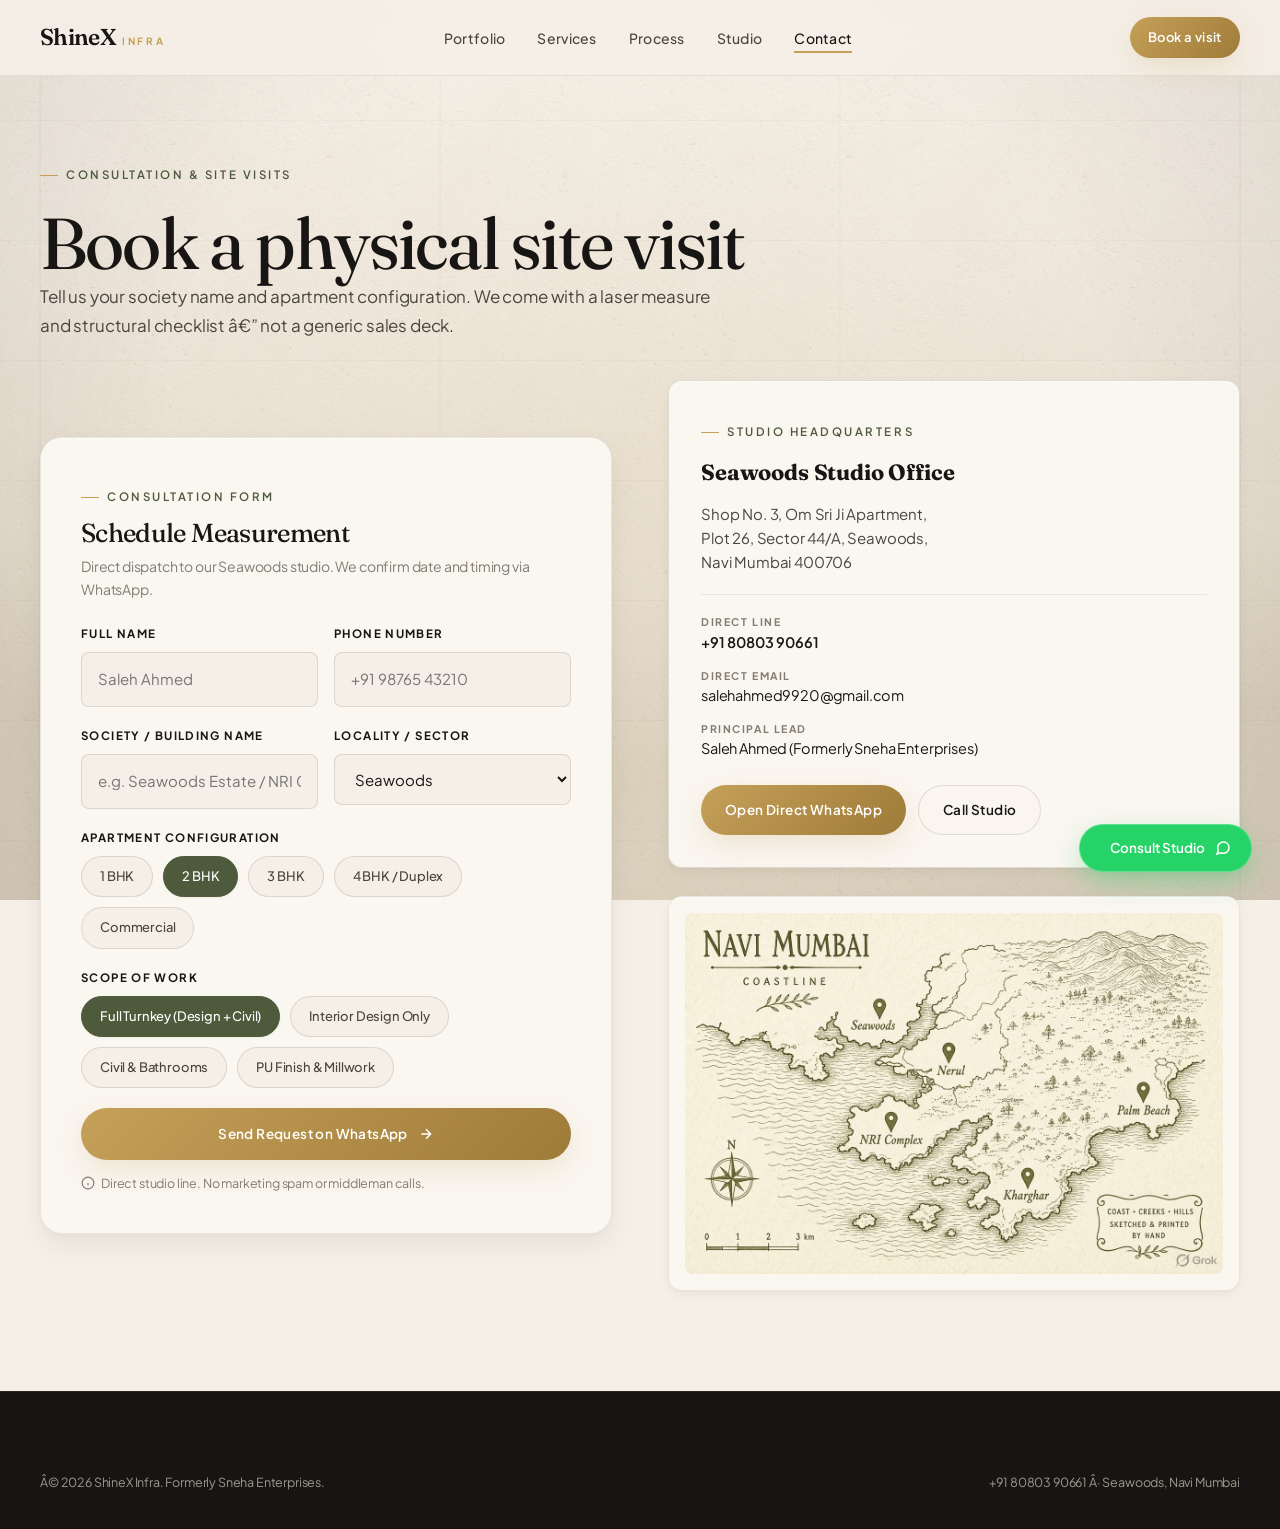
==== commit 42df8963: "Add luxury brand stamp favicon across all pages" ====
--- a/contact/index.html
+++ b/contact/index.html
@@ -1,14 +1,15 @@
-<!DOCTYPE html>
+﻿<!DOCTYPE html>
 <html lang="en">
 <head>
   <meta charset="UTF-8" />
   <meta name="viewport" content="width=device-width, initial-scale=1" />
-  <title>Schedule a Site Consultation — ShineX Infra | Seawoods, Navi Mumbai</title>
+  <title>Schedule a Site Consultation â€” ShineX Infra | Seawoods, Navi Mumbai</title>
   <meta name="description" content="Schedule a physical site measurement and consultation for your 2 or 3 BHK residence in Seawoods, Nerul, NRI Complex, or Navi Mumbai with ShineX Infra." />
   <link rel="preconnect" href="https://fonts.googleapis.com" />
   <link rel="preconnect" href="https://fonts.gstatic.com" crossorigin />
   <link href="https://fonts.googleapis.com/css2?family=Figtree:wght@300;400;500;600;700&family=Fraunces:ital,opsz,wght@0,9..144,300;0,9..144,400;0,9..144,500;0,9..144,600;0,9..144,700;1,9..144,300;1,9..144,400;1,9..144,500;1,9..144,600&family=Plus+Jakarta+Sans:wght@400;500;600;700&display=swap" rel="stylesheet" />
   <link rel="stylesheet" href="../css/site.css" />
+  <link rel="icon" type="image/jpeg" href="../assets/01-brand/01-logo-stamp.jpg" />
 </head>
 <body>
   <!-- Header / Navigation -->
@@ -40,7 +41,7 @@
   <div class="page-hero wrap">
     <p class="sec-kicker">Consultation &amp; Site Visits</p>
     <h1 class="display">Book a physical site visit</h1>
-    <p class="sec-lead">Tell us your society name and apartment configuration. We come with a laser measure and structural checklist — not a generic sales deck.</p>
+    <p class="sec-lead">Tell us your society name and apartment configuration. We come with a laser measure and structural checklist â€” not a generic sales deck.</p>
   </div>
 
   <!-- Consultation Booking & Studio Details -->
@@ -166,8 +167,8 @@
   <footer>
     <div class="wrap">
       <div class="foot-bottom" style="border: 0; padding-top: 0;">
-        <span>© 2026 ShineX Infra. Formerly Sneha Enterprises.</span>
-        <span>+91 80803 90661 · Seawoods, Navi Mumbai</span>
+        <span>Â© 2026 ShineX Infra. Formerly Sneha Enterprises.</span>
+        <span>+91 80803 90661 Â· Seawoods, Navi Mumbai</span>
       </div>
     </div>
   </footer>
@@ -180,22 +181,22 @@
           <small>Studio Concierge</small>
           <strong>ShineX Infra</strong>
         </div>
-        <button class="concierge-close" data-concierge-close aria-label="Close concierge">✕</button>
+        <button class="concierge-close" data-concierge-close aria-label="Close concierge">âœ•</button>
       </div>
       <div class="concierge-body">
-        <p>👋 Hello! Looking to plan an interior or civil project in Navi Mumbai? Choose a quick topic below:</p>
+        <p>ðŸ‘‹ Hello! Looking to plan an interior or civil project in Navi Mumbai? Choose a quick topic below:</p>
         <div class="concierge-chips">
           <button class="concierge-chip" data-concierge-query="Book a complimentary site measurement for my apartment">
-            <span>📐 Book Free Site Measure</span>
-            <span style="color:var(--brass-dark)">→</span>
+            <span>ðŸ“ Book Free Site Measure</span>
+            <span style="color:var(--brass-dark)">â†’</span>
           </button>
           <button class="concierge-chip" data-concierge-query="Request an estimate for a 2 BHK or 3 BHK turnkey interior">
-            <span>📋 Get 2 / 3 BHK Estimate</span>
-            <span style="color:var(--brass-dark)">→</span>
+            <span>ðŸ“‹ Get 2 / 3 BHK Estimate</span>
+            <span style="color:var(--brass-dark)">â†’</span>
           </button>
           <button class="concierge-chip" data-concierge-query="Inquire about bathroom waterproofing and civil scope">
-            <span>🚿 Civil &amp; Bathrooms Scope</span>
-            <span style="color:var(--brass-dark)">→</span>
+            <span>ðŸš¿ Civil &amp; Bathrooms Scope</span>
+            <span style="color:var(--brass-dark)">â†’</span>
           </button>
         </div>
       </div>
@@ -210,3 +211,4 @@
   <script src="../js/site.js"></script>
 </body>
 </html>
+
